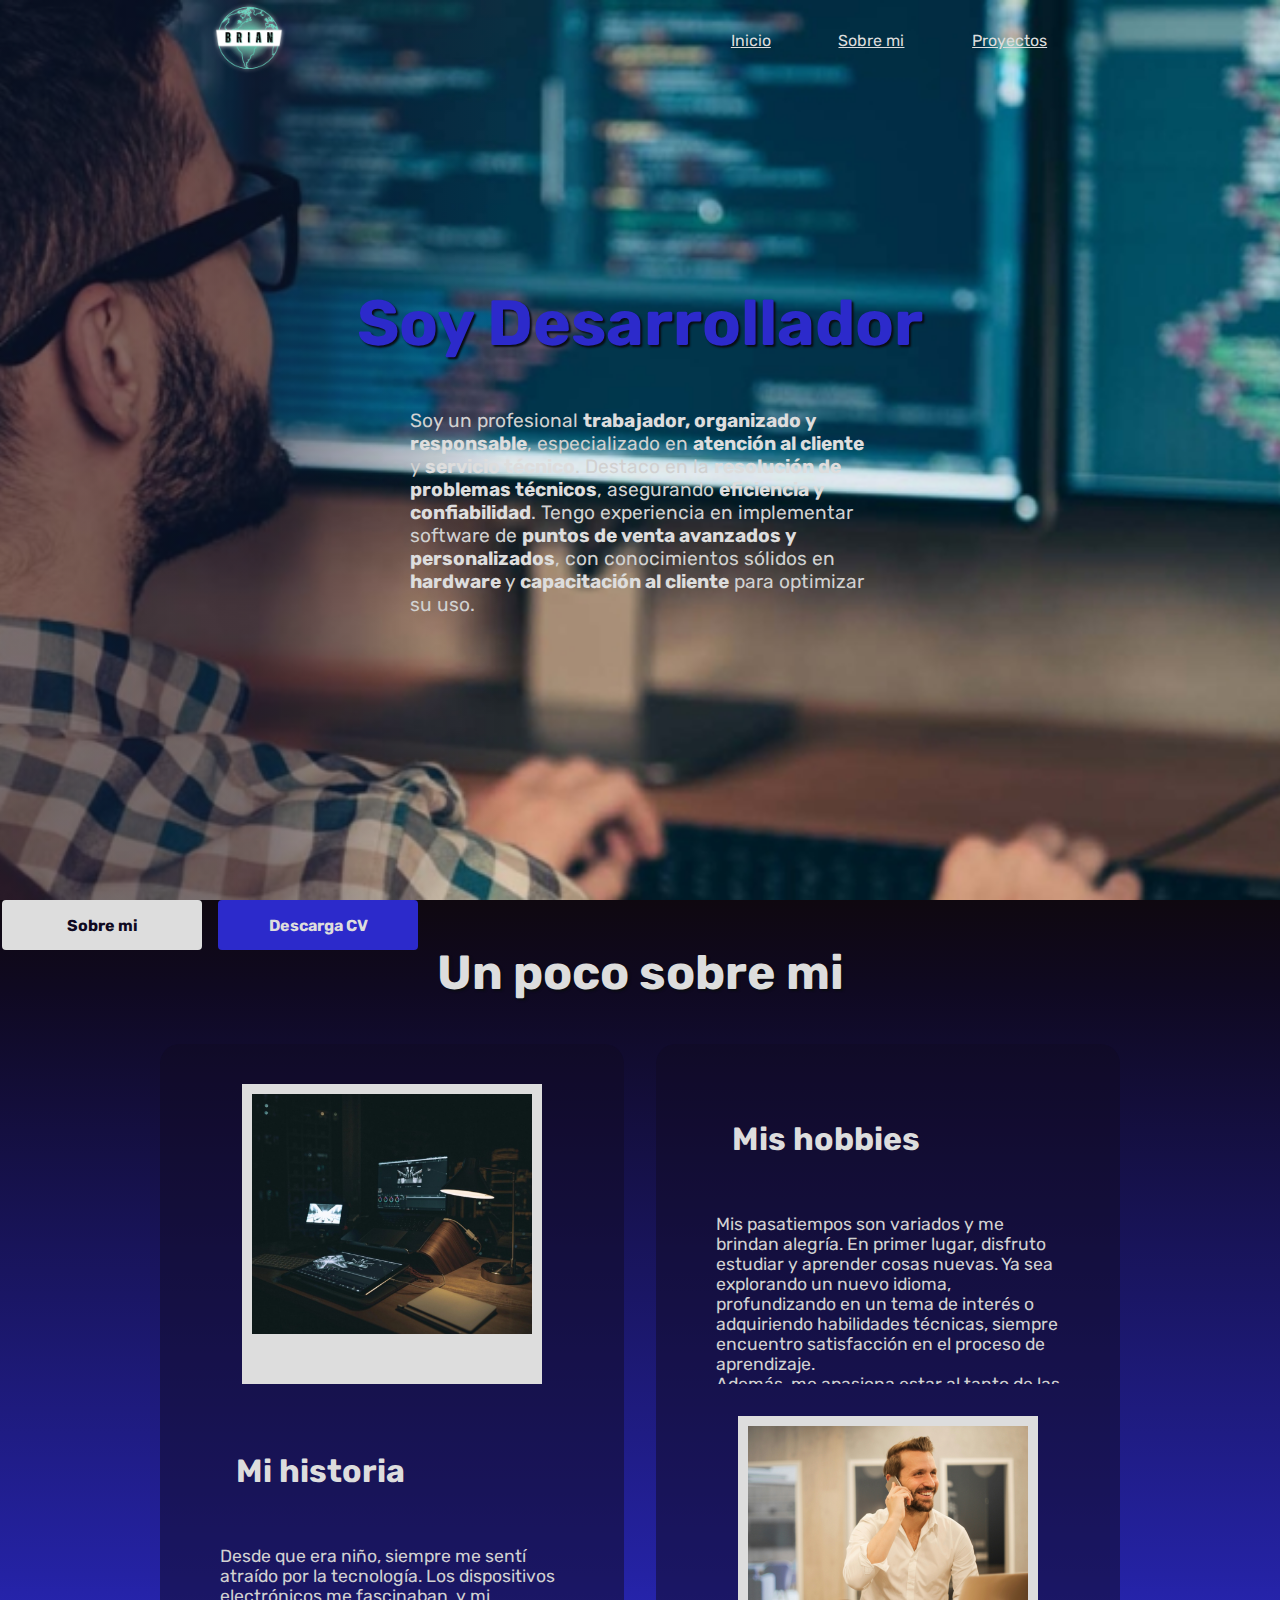
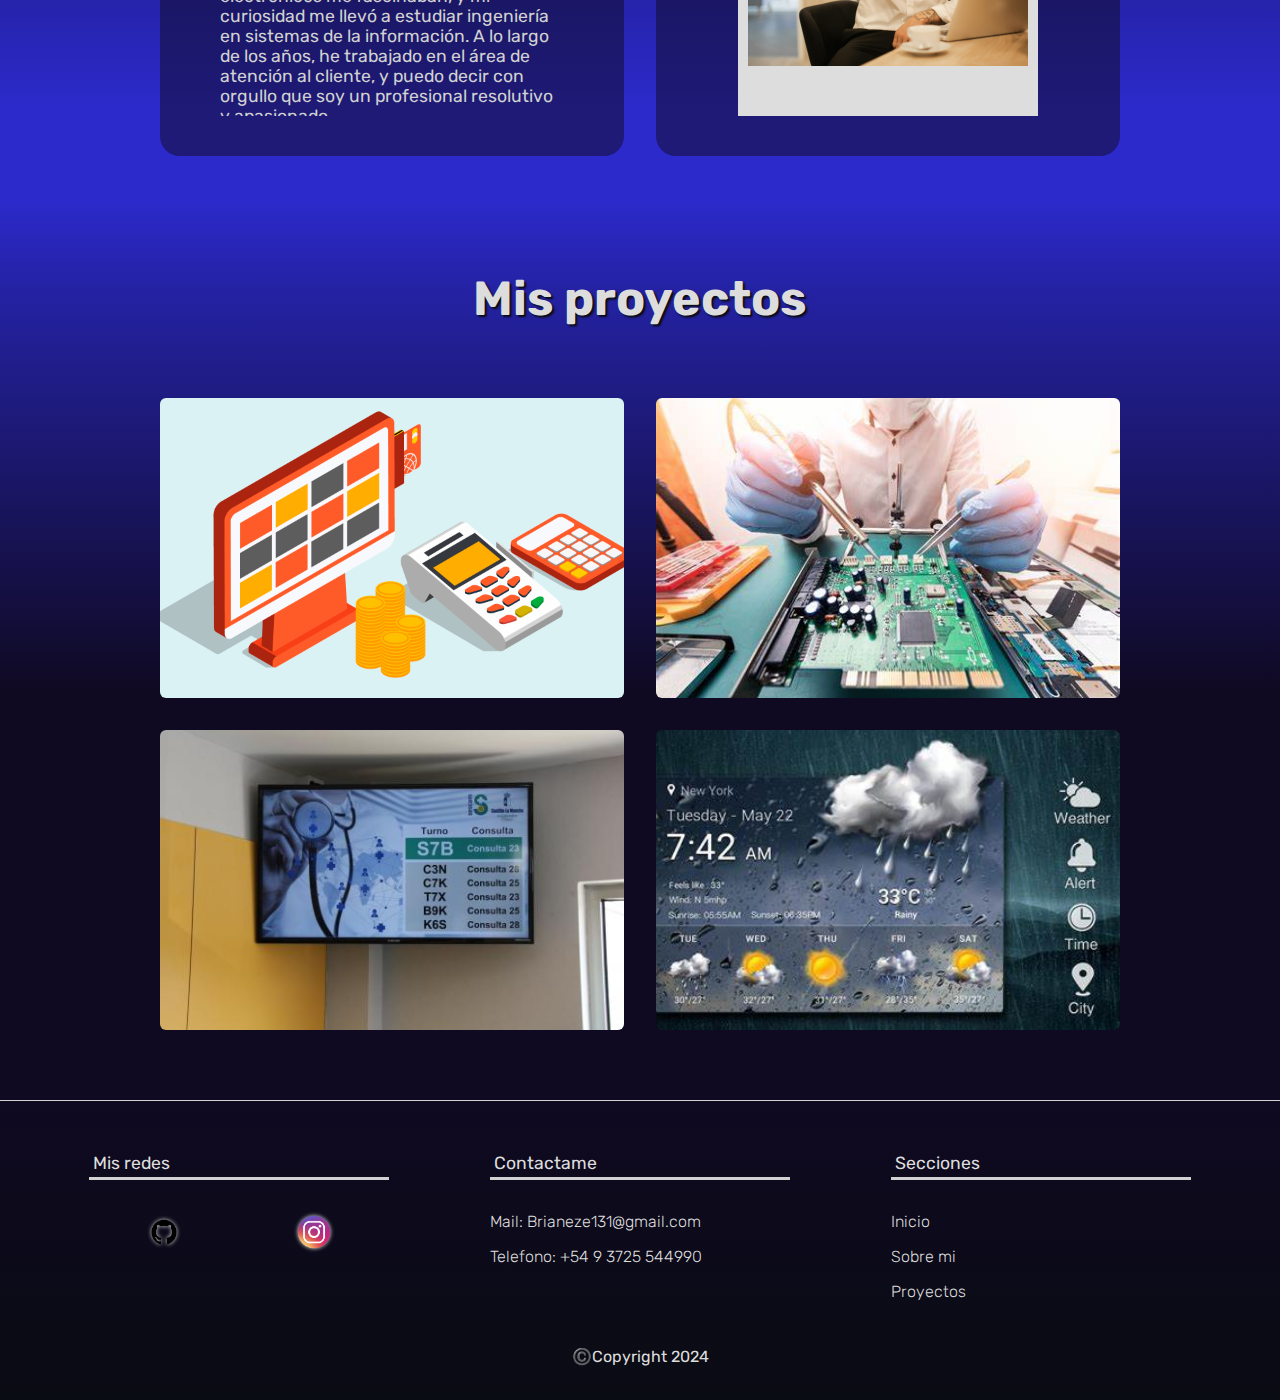
==== index.html @ 4155b289 "commit inicial" ====
<!DOCTYPE html> <!--Etiqueta de inicio usando HTML 5-->

<html lang="es-ar">
<head>
    <meta charset="UTF-8"> <!--Son los caracteres usados-->
    <meta name="viewport" content="width=device-width, initial-scale=1.0"> <!--Asegura la optimización de
     dispositivos móviles y mejora la experiencia del usuario-->
    
    <title>Porfolio</title> <!--Titulo-->

    <link rel="stylesheet" href="style.css"> <!-- Enlace a la hoja de estilo de CSS-->

    <!--Icono que acompaña en la pestaña-->
    <link rel="shorcout icon" href="./assets/favicon.ico">
    
    <!--Preconexión a Google Fonts para mejorar el rendimiento de carga-->
    <link rel="preconnect" href="https://fonts.googleapis.com">
    <link rel="preconnect" href="https://fonts.gstatic.com" crossorigin>
    <link href="https://fonts.googleapis.com/css2?family=Rubik:ital,wght@0,300..900;1,300..900&family=Ubuntu:ital,wght@0,300;0,400;0,500;0,700;1,300;1,400;1,500;1,700&display=swap" rel="stylesheet">
</head>

<body>
  <header class="encabezado"> <!--Encabezado de la pagina-->
    <nav class="navegacion">
      <li class="enlaces__item">
        <a>
          <img
            class="enlaces__icono_grande"
            src="./assets/imagenes/logos/Brian.png"
            alt="logo de instagram"
            title="Brian"
          />
        </a>
      </li>
      <ul class="enlaces"> <!--Lista de enlace de navegación-->

        <li class="enlaces__item">
            <a class="enlaces__enlaces"  href="./presentacion.html">Inicio </a>
        </li>
  
        <li class="enlaces__item">
            <a class="enlaces__enlaces"  href="./index.html">Sobre mi</a>
        </li>
  
        <li class="enlaces__item">
            <a class="enlaces__enlaces"  href="proyectos">Proyectos</a>
        </li>
      </ul>
    </nav>
    
</header>

    <main class="principal"> <!--Contenido principal de la pagina-->

        <!--Selección de presentación-->
        <section class="presentacion" id="presentacion">
            <div class="presentacion__contenedor__info">
                <h1 class="presentacion__titulo">Soy Desarrollador</h1>
                
                <!--Parrafo de presentacion dividido en diferentes partes para mejor visibilidad-->
                <p class="presentacion__parrafo" 
                >
                Soy un profesional <b>trabajador, organizado y responsable</b>, 
                especializado en <b>atención al cliente</b> y <b>servicio técnico</b>. 
                Destaco en la <b>resolución de problemas técnicos</b>, 
                asegurando <B>eficiencia y confiabilidad</B>. Tengo experiencia 
                en implementar software de <b>puntos de venta avanzados y personalizados</b>, 
                con conocimientos sólidos en <b>hardware</b> y <b>capacitación al cliente</b> para optimizar su uso.

                </p>
          </div>

          <div class="presentacion__contenedor_botones">
            <a href="/sobre-mi.html" role="button" class="boton">Sobre mi</a>
            <a href="./assets/docs/cv.pdf" target="_blank" class="boton boton_oscuro" role="button">Descarga CV</a>
          </div>
        </section>



        <!-- explicacion: Ahora agregaremos una seccion donde nos explayaremos 
          sobre nuestra historia personal, para ello escribiremos lo siguiente -->
        <article class="articulo sobre_mi" id="sobre-mi">

          <h2 class="articulo__titulo">Un poco sobre mi</h2>

          <div class="articulo__contenedor_descripciones">

            <section class="seccion_descripcion">
              <div class="seccion_descripcion__porta_retrato">
                <img
                  class="seccion_descripcion__imagen"
                  src="./assets/imagenes/profile/trabajo.jpeg"
                  alt="imagen de escritorio"
                  title="área de trabajo"
                />
              </div>
              <div
                class="seccion_descripcion__info scroll scroll_fino scroll_gris"
                aria-label="descripcion personal"
              >
                <h3 class="seccion_descripcion__titulo" id="mi_historia_titulo">
                  Mi historia
                </h3>
                <!--1-->
                <p
                  class="seccion_descripcion__parrafo"
                  aria-label="Detalles de mi historia"
                  aria-describedby="mi_historia_titulo"
                >
                Desde que era niño, siempre me sentí atraído por la tecnología. Los dispositivos electrónicos me fascinaban, 
                y mi curiosidad me llevó a estudiar ingeniería en sistemas de la información. A lo largo de los años, he trabajado
                 en el área de atención al cliente, y puedo decir con orgullo que soy un profesional resolutivo y apasionado
                </p>
                <!--2-->
                <p
                  class="seccion_descripcion__parrafo"
                  aria-label="Detalles de mi historia"
                  aria-describedby="mi_historia_titulo"
                >
                Mi día a día implica enfrentar desafíos técnicos. Ya sea una computadora lenta, una impresora 
                rebelde o un sistema de punto de venta en problemas, siempre estoy dispuesto a encontrar una solución. 
                Pero no me detengo ahí. Mi objetivo es asegurar la máxima eficiencia y confiabilidad de los equipos que atiendo.
                </p>
                <!--3-->
                <p
                  class="seccion_descripcion__parrafo"
                  aria-label="Detalles de mi historia"
                  aria-describedby="mi_historia_titulo"
                >
                Una de mis especialidades es la implementación de software de puntos de venta. No solo instalo el software, 
                sino que también me aseguro de que se integre perfectamente con el hardware existente. Además, brindo capacitación 
                integral al cliente para que puedan aprovechar al máximo las soluciones proporcionadas.
                </p>
                <!--4-->
                <p
                  class="seccion_descripcion__parrafo"
                  aria-label="Detalles de mi historia"
                  aria-describedby="mi_historia_titulo"
                >
                Recuerdo una vez durante una tormenta eléctrica. El sistema de punto de venta de una tienda se apagó por completo. 
                Los empleados estaban nerviosos, y las ventas se detuvieron. Llegué corriendo bajo la lluvia, con mi caja de herramientas
                y una sonrisa tranquilizadora. Después de horas de trabajo, logré restablecer el sistema y capacitar al personal sobre 
                cómo evitar futuros problemas. La tienda reabrió sus puertas, y los clientes me aplaudieron como un héroe.
                </p>
                <!--5-->
                <p
                class="seccion_descripcion__parrafo"
                aria-label="Detalles de mi historia"
                aria-describedby="mi_historia_titulo"
                >
                A lo largo de mi carrera, he aprendido que la tecnología no es solo sobre máquinas; se trata de las personas 
                detrás de ellas. Cada problema técnico es una oportunidad para hacer una diferencia en la vida de alguien. 
                Y eso es lo que me motiva todos los días.
              </p>
            </div>
            </section>
            <!-- explicacion: seguidamente tendremos una seccion muy similar a la anterior 
              pero cambiaremos el orden de los elementos dejando la imagen al final -->
            <section class="seccion_descripcion">
              <!--Los DIV son contenedores-->
              <div class="seccion_descripcion__info scroll scroll_fino scroll_gris"
                aria-label="descripcion personal"
              >
                <h3 class="seccion_descripcion__titulo" id="mis_hobbies_titulo">
                  Mis hobbies
                </h3>
                <p
                  class="seccion_descripcion__parrafo"
                  aria-label="Detalles de mis hobbies"
                  aria-describedby="mis_hobbies_titulo"
                >
                Mis pasatiempos son variados y me brindan alegría. En primer lugar, 
                disfruto estudiar y aprender cosas nuevas. Ya sea explorando un nuevo 
                idioma, profundizando en un tema de interés o adquiriendo habilidades técnicas, 
                siempre encuentro satisfacción en el proceso de aprendizaje.
                </p>
                <p
                  class="seccion_descripcion__parrafo"
                  aria-label="Detalles de mis hobbies"
                  aria-describedby="mis_hobbies_titulo"
                >
                Además, me apasiona estar al tanto de las últimas tecnologías. 
                Investigar avances en inteligencia artificial, dispositivos móviles, 
                o cualquier innovación tecnológica me resulta fascinante. Observar cómo 
                la sociedad se transforma gracias a estos avances es emocionante.
                </p>
                <p
                  class="seccion_descripcion__parrafo"
                  aria-label="Detalles de mis hobbies"
                  aria-describedby="mis_hobbies_titulo"
                >
                Otro de mis hobbies es salir a caminar. La naturaleza y el aire 
                libre me relajan. Ya sea en un parque cercano o en un sendero en el bosque, 
                disfruto de la tranquilidad y la oportunidad de desconectar del ajetreo diario.
                </p>
              </div>
              <div class="seccion_descripcion__porta_retrato">
                <img
                  class="seccion_descripcion__imagen seccion_descripcion__imagen_variante"
                  src="./assets/imagenes/profile/trabajo3.jpg"
                  alt="foto mientras salgo a caminar"
                  title="paseo"
                />
              </div>
            </section>
          </div>
        </article>

  <!-- explicacion: En la seccion que sigue agregaremos los proyectos en los que trabajaron,
      no se preocupen si todavia no cuentan con ninguno, en el momento que comiencen a construirlos 
      podran ir actualizando la informacion de esta seccion -->
      <article class="articulo proyectos" id="proyectos">
        <h2 class="articulo__titulo">Mis proyectos</h2>
        <div class="contenedor_tarjetas_grid">
          <article
            class="tarjeta"
            aria-label="presentacion de proyecto personal"
          > 
            <img
              class="tarjeta__imagen"
              src="./assets/imagenes/proyectos/punto de venta.png"
              alt="imagen del proyecto"
              title="Punto de venta"
            />
            <div class="tarjeta__contenido">
              <h3 class="tarjeta__titulo" id="titulo_proyecto_1">Punto de venta</h3>
              <span class="tarjeta__divisor"></span>
              <p
                class="tarjeta__parrafo scroll scroll_fino"
                aria-label="descripcion de proyecto personal"
                aria-describedby="titulo_proyecto_1"
              >
                Mi primer proyecto fue el desarrollo de un sistema de punto de venta diseñado 
                para agilizar las transacciones comerciales y mejorar la experiencia de compra 
                tanto para los clientes como para el personal de ventas. Me enfoqué en crear una 
                interfaz intuitiva que permitiera un manejo eficiente del inventario, procesamiento 
                rápido de ventas y generación de reportes detallados para la toma de decisiones. 
                Este proyecto no solo fortaleció mis habilidades técnicas en programación y diseño 
                de bases de datos, sino que también me permitió comprender mejor las necesidades 
                operativas del sector retail.
              </p>
              <a href="#" class="boton boton_oscuro" target="_blank"
                >Ver proyecto</a
              >
            </div>
          </article>
          <!-- explicacion: pueden agregar tantas tarjetas como deseen, para ejemplificar agregaremos seis. 
            Podemos hacerlo simplemente copiando y pegando. Yo en mi caso en algunas tarjetas agregare un pequeño cambio a los botones  -->
          <article
            class="tarjeta"
            aria-label="presentacion de proyecto personal"
          >
            <img
              class="tarjeta__imagen"
              src="./assets/imagenes/proyectos/servicio técnico.jpeg"
              alt="imagen del proyecto"
              title="proyecto 2"
            />
            <div class="tarjeta__contenido">
              <h3 class="tarjeta__titulo" id="titulo_proyecto_2">Servicio técnico</h3>
              <span class="tarjeta__divisor"></span>
              <p
                class="tarjeta__parrafo scroll scroll_fino scroll_gris"
                aria-label="descripcion de proyecto personal"
                aria-describedby="titulo_proyecto_2"
              >
              Mi segundo proyecto consistió en establecer un servicio 
              técnico para computadoras, donde ofrecía soluciones de 
              mantenimiento y reparación de hardware y software. Me dediqué
              a diagnosticar y resolver problemas técnicos, optimizar el 
              rendimiento de los sistemas y asegurar la seguridad de los datos 
              de los usuarios. Este proyecto me permitió desarrollar excelentes
              habilidades de resolución de problemas y atención al cliente, así 
              como una profunda comprensión de la gestión y operación de un negocio de servicios técnicos.
              </p>
              <a href="#" class="boton" target="_blank">Ver proyecto</a>
            </div>
          </article>
          <article
            class="tarjeta"
            aria-label="presentacion de proyecto personal"
          >
            <img
              class="tarjeta__imagen"
              src="./assets/imagenes/proyectos/sistema de turnos.jpg"
              alt="imagen del proyecto"
              title="proyecto 3"
            />
            <div class="tarjeta__contenido">
              <h3 class="tarjeta__titulo" id="titulo_proyecto_3">Sistema de turnos de Hospital</h3>
              <span class="tarjeta__divisor"></span>
              <p
                class="tarjeta__parrafo scroll scroll_fino"
                aria-label="descripcion de proyecto personal"
                aria-describedby="titulo_proyecto_3"
              >
              En mi tercer proyecto, tomé la iniciativa de desarrollar 
              un sistema de gestión de turnos para un hospital, con el 
              objetivo de mejorar la eficiencia en la programación de citas
              y reducir los tiempos de espera para los pacientes. Implementé 
              funcionalidades como la reserva en línea, recordatorios automáticos 
              y una interfaz accesible tanto para el personal médico como para los 
              pacientes. Este sistema no solo optimizó los procesos administrativos 
              del hospital, sino que también contribuyó a una mejor experiencia 
              del paciente y una gestión más efectiva del tiempo del personal.
              </p>
              <a href="#" class="boton boton_oscuro" target="_blank"
                >Ver proyecto</a
              >
            </div>
          </article>
          <article
            class="tarjeta"
            aria-label="presentacion de proyecto personal"
          >
            <img
              class="tarjeta__imagen"
              src="./assets/imagenes/proyectos/aplicacion del clima.jpeg"
              alt="imagen del proyecto"
              title="proyecto 4"
            />
            <div class="tarjeta__contenido">
              <h3 class="tarjeta__titulo" id="titulo_proyecto_4">Aplicación del Clima</h3>
              <span class="tarjeta__divisor"></span>
              <p
                class="tarjeta__parrafo scroll scroll_fino scroll_gris"
                aria-label="descripcion de proyecto personal"
                aria-describedby="titulo_proyecto_4"
              >
              Mi cuarto proyecto fue el desarrollo de una aplicación del clima, 
              diseñada para proporcionar pronósticos precisos y actualizaciones 
              en tiempo real sobre las condiciones meteorológicas. Me concentré 
              en integrar diversas fuentes de datos meteorológicos y en implementar 
              algoritmos avanzados para asegurar la precisión de la información. 
              La aplicación también incluía características personalizables, como 
              alertas de clima severo y seguimiento de patrones climáticos locales. 
              Este proyecto mejoró mis habilidades en el manejo de APIs y en el 
              procesamiento de datos en gran escala.
              </p>
              <a href="#" class="boton" target="_blank">Ver proyecto</a>
            </div>
          </article>
        </div>
      </article>
      <!-- repaso del articulo proyectos -->
    </main>
    <!-- repaso de todo lo incluido en la etiqueta main -->

    <!-- Por ultimo deben agregar la etiqueta footer. 
      En esta aparecera nuestra informacion de contacto y 
      también inluiremos enlaces de navegacion y derechos. -->
    <footer class="pie_de_pagina" role="contentinfo">

      <!-- explicacion: la primer columna sera para nuestras redes,
        cabe aclarar que la estructura sera similar en todos los casos y solo habrá pequeños cambios -->
      <div class="pie_de_pagina__columna">
        <h4 class="pie_de_pagina__titulo_columna">Mis redes</h4>
        <ul class="enlaces enlaces_redes">
          <li class="enlaces__item">
            <a
              class="enlaces__enlace enlaces__enlace_footer"
              href="https://github.com/bios666"
              target="_blank"
              ><img
                class="enlaces__icono"
                src="./assets/imagenes/logos/github-logo.png"
                alt="logo de github"
                title="github"
            /></a>
          </li>
          <li class="enlaces__item">
            <a
              class="enlaces__enlace enlaces__enlace_footer"
              href="https://www.instagram.com/briian_9b/"
              target="_blank"
            >
              <img
                class="enlaces__icono"
                src="./assets/imagenes/logos/ig-logo.png"
                alt="logo de instagram"
                title="instagram"
              />
            </a>
          </li>
        </ul>
      </div>
      <!-- explicacion: la segunda columna sera para nuestros medios de contacto  -->
      <div class="pie_de_pagina__columna">
        <h4 class="pie_de_pagina__titulo_columna">Contactame</h4>
        <ul class="enlaces enlaces_vertical">
          <li class="enlaces__item">
            <a
              class="enlaces__enlace enlaces__enlace_footer"
              href="brianeze131@gmail.com"
              target="_blank"
              >Mail: Brianeze131@gmail.com</a
            >
          </li>
          <li class="enlaces__item">
            <a 
            class="enlaces__enlace enlaces__enlace_footer"
            href=""
            target="_blank"
            >Telefono: +54 9 3725 544990</a>
          </li>
        </ul>
      </div>
      <!-- explicacion: la ultima columna sera para los enlaces de navegacion -->
      <div class="pie_de_pagina__columna" role="navigation">
        <h4 class="pie_de_pagina__titulo_columna">Secciones</h4>
        <ul class="enlaces enlaces_vertical">
          <li class="enlaces__item">
            <a
              class="enlaces__enlace enlaces__enlace_footer"
              href="#presentacion"
              >Inicio</a
            >
          </li>
          <li class="enlaces__item">
            <a class="enlaces__enlace enlaces__enlace_footer" href="#sobre-mi"
              >Sobre mi</a
            >
          </li>
          <li class="enlaces__item">
            <a class="enlaces__enlace enlaces__enlace_footer" href="#proyectos"
              >Proyectos</a
            >
          </li>
        </ul>
      </div>
      <!-- por ultimo los derechos de la pagina -->
      <div class="pie_de_pagina__copyright">
        <p>©️Copyright 2024</p>
      </div>
    </footer>
    <!-- repaso de los elementos en el footer -->
  </body>
</html>
---- style.css ----
:root {
  /* colors */
  --texto-primario: #dddddd;
  --texto-secundario: #d1d1d1;
  --fondo-primario: #0f0921;
  --fondo-primario-transparente: rgba(15, 9, 33, 0.5); /* Usar rgba para transparencia */
  --fondo-secundario: #0a0c13;
  --color-primario: #2c2acb;
  --color-primario-apagado: #2422a3;
  --color-secundario: #9b70f9;
  --color-terciario: #6f6f6f;

  /* sizes */
  --presentacion-titulo-tamanio: 4rem;
  --presentacion-titulo-tamanio-grande: 3.4rem;
  --presentacion-descripcion-tamanio: 1.2rem;
  --titulo-tamanio: 3rem;
  --sub-titulo-tamanio: 2rem;
  --texto-tamanio: 1.1rem;
  --enlaces-tamanio: 1.2rem;
  --texto-peso-grueso: 700;
  --texto-peso-regular: 400;
  --texto-peso-fino: 300;
}

* {
  box-sizing: border-box;
  padding: 0;
  margin: 0;
  color: var(--texto-primario);
  scroll-behavior: smooth;
  font-family: "Rubik", sans-serif;
  font-optical-sizing: auto; 
  font-style: normal;
}

html {
  background-color: var(--fondo-primario);
}

body {
  min-height: 100%;
  position: relative;
}

/* encabezado */
.encabezado {
  position: absolute;
  width: 100%;
  left: 0;
  top: 0;
}

.navegacion {
  height: 80px;
  display: flex;
  justify-content: space-around;
  align-items: center;
  background-color: transparent;
}

.navegacion__enlace {
  text-decoration: none;
}

.navegacion__titulo {
  font-size: var(--titulo-tamanio);
  text-shadow: 2px 2px 2px var(--fondo-secundario);
}

/* principal */
.principal {
  background-color: var(--fondo-primario);
}

/* presentacion */
.presentacion {
  width: 100%;
  height: 100vh;
  background-image: url("./assets/imagenes/fondo/programador.jpg");
  background-size: cover;
  background-position: center;
}

.presentacion__contenedor__info {
  overflow-y: auto;
  width: 100%;
  height: 100%;
  padding: 10%;
  display: flex;
  flex-direction: column; 
  justify-content: center;
  align-items: center;
  gap: 3rem;
  background: linear-gradient(
      90deg,
      var(--fondo-primario-transparente) 20%,
      transparent 40%
  );
}

.presentacion__contenedor_botones {
  width: 420px;
  display: flex;
  justify-content: center;
  gap: 1rem;
}

.presentacion__titulo {
  font-size: var(--presentacion-titulo-tamanio);
  color: var(--color-primario);
  text-shadow: 2px 2px 2px var(--fondo-secundario);
  animation: cambiar-color 8s linear infinite alternate
}

.presentacion__parrafo {
  max-width: 460px;
  font-size: var(--presentacion-descripcion-tamanio);
  color: var(--texto-secundario);
  overflow-wrap: break-word; /* Usar en lugar de text-wrap */
}

/* articulo */
.articulo {
  width: 100%;
  height: 100vh;
  padding: 2rem 10rem;
  display: flex;
  flex-direction: column;
  justify-content: space-evenly;
  align-items: center;
  gap: 1rem;
}

.sobre_mi {
  background: linear-gradient(
      180deg,
      rgb(15, 8, 16) 0%,
      var(--fondo-primario) 10%,
      var(--color-primario-apagado) 75%,
      var(--color-primario) 90%
  );
}

.proyectos {
  background: linear-gradient(
      180deg,
      var(--color-primario) 0%,
      var(--color-primario-apagado) 10%,
      var(--fondo-primario) 55%
  );
}

.articulo__titulo {
  font-size: var(--titulo-tamanio);
  text-align: center;
  margin-bottom: 1rem;
  text-shadow: 2px 2px 2px var(--fondo-secundario);
}

.articulo__contenedor_descripciones {
  display: flex;
  justify-content: center;
  gap: 2rem;
}

/* seccion descripcion */
.seccion_descripcion {
  position: relative;
  display: flex;
  flex-direction: column;
  justify-content: center;
  align-items: center;
  gap: 2rem;
  padding: 40px;
  background-color: var(--fondo-primario-transparente);
  border-radius: 20px;
}

.seccion_descripcion__porta_retrato {
  height: 300px;
  width: 300px;
  padding: 10px;
  background-color: transparent; 
  cursor: pointer;
}

.seccion_descripcion__imagen {
  width: 300px;
  height: 300px;
  padding: 10px;
  padding-bottom: 50px;
  background-color: var(--texto-primario);
  position: absolute;
  top: 40px;
  left: 50%;
  transform: translateX(-50%); 
  object-fit: cover;
  transition: left 0.3s ease, right 0.3s ease, top 0.3s ease, bottom 0.3s ease,
              width 0.3s ease, height 0.3s ease, padding 0.3s ease,
              background-color 0.3s ease, transform 0.3s ease,
              border-radius 0.1s 0.2s ease; 
}

.seccion_descripcion__imagen_variante {
  top: auto;
  bottom: 40px;
}

.seccion_descripcion__imagen:hover,
.seccion_descripcion__imagen:focus {
  width: 100%;
  height: 100%;
  padding: 10px;
  background-color: var(--texto-primario);
  left: 0;
  top: 0;
  border-radius: 20px;
  transform: translateX(0);
}

.seccion_descripcion__imagen_variante:hover,
.seccion_descripcion__imagen_variante:focus {
  top: auto;
  bottom: 0;
}

.seccion_descripcion__info {
  display: flex;
  flex-direction: column;
  max-width: 800px;
  max-height: 300px;
  align-items: flex-start;
  overflow-y: auto;
  overflow-x: hidden;
  padding: 20px;
}

.seccion_descripcion__titulo {
  font-size: var(--sub-titulo-tamanio);
  padding: 1rem;
  margin-bottom: 40px;
}

.seccion_descripcion__parrafo {
  font-size: var(--texto-tamanio);
  color: var(--texto-secundario);
  overflow-wrap: break-word; /* Usar en lugar de text-wrap */
}

/* pie de pagina */
.pie_de_pagina {
  width: 100%;
  height: 300px;
  display: flex;
  padding: 20px;
  padding-top: 3rem;
  justify-content: space-evenly;
  align-items: flex-start;
  flex-wrap: wrap;
  gap: 2rem;
  background-color: var(--fondo-primario);
  background: linear-gradient(
      180deg,
      var(--fondo-primario) 0%,
      var(--fondo-secundario) 100%
  );
  border-top: 1px solid var(--texto-secundario);
}

.pie_de_pagina__columna {
  flex-basis: 300px;
  min-height: 100px;
  display: flex;
  flex-direction: column;
  justify-content: flex-start;
  align-items: flex-start;
  gap: 2rem;
}

.pie_de_pagina__copyright {
  flex-basis: 100%;
  display: flex;
  justify-content: center;
  align-items: center;
}

.pie_de_pagina__titulo_columna {
  width: 100%;
  font-size: var(--texto-tamanio);
  font-weight: var(--texto-peso-regular);
  padding: 4px;
  border-bottom: 3px solid var(--texto-secundario);
}

/* enlaces */
.enlaces {
  width: 30%;
  display: flex;
  justify-content: space-around;
  align-items: center;
}

.enlaces_redes {
  width: 100%;
}

.enlaces_vertical {
  width: 100%;
  flex-direction: column;
  gap: 1rem;
  align-items: flex-start;
}

.enlaces__item {
  list-style: none;
}

.enlaces__enlace {
  font-size: var(--enlaces-tamanio);
  font-weight: var(--texto-peso-grueso);
  color: var(--texto-primario);
  text-decoration: none;
  transition: color 0.3s ease; 
}

.enlaces__enlace_footer {
  font-size: var(--enlaces-tamanio-pequenio);
  font-weight: var(--texto-peso-fino);
}

.enlaces__icono {
  width: 40px;
  aspect-ratio: 1;
  filter: drop-shadow(0px 0px 2px var(--texto-primario));
}

.enlaces__icono_grande {
  width: 100px;
  aspect-ratio: 1;
  filter: drop-shadow(0px 0px 2px var(--texto-primario));
}

.enlaces__icono:hover,
.enlaces__icono:focus {
  filter: drop-shadow(0px 0px 4px var(--texto-primario));
}

.enlaces__enlace:hover,
.enlaces__enlace:focus {
  color: var(--color-primario);
}

/* botones */
.boton {
  display: flex;
  justify-content: center;
  align-items: center;
  width: 200px;
  height: 50px;
  font-weight: var(--texto-peso-grueso);
  text-decoration: none;
  background-color: var(--texto-primario);
  color: var(--fondo-primario);
  border-radius: 4px;
  transition: background-color 0.3s ease, color 0.3s ease; 
}

.boton:hover,
.boton:focus {
  color: var(--texto-primario);
  background-color: var(--color-primario-apagado);
}

.boton_oscuro {
  color: var(--texto-primario);
  background-color: var(--color-primario);
}

.boton_oscuro:hover,
.boton_oscuro:focus {
  color: var(--texto-primario);
  background-color: var(--color-primario-apagado);
}

/* tarjetas */
.contenedor_tarjetas_grid {
  display: grid;
  grid-template-columns: 1fr 1fr;
  grid-template-rows: 1fr 1fr;
  gap: 2rem;
}

.tarjeta {
  max-width: 600px;
  height: 300px;
  background-color: var(--fondo-primario-transparente);
  border-radius: 0.375rem;
  box-shadow: 0 0 8px var(--color-primario-transparente);
  position: relative;
  overflow: hidden;
  transition: box-shadow 0.3s ease; 
}

.tarjeta__contenido {
  position: absolute;
  left: 0;
  top: 0;
  height: 100%;
  width: 100%;
  padding: 0 2rem;
  display: flex;
  flex-direction: column;
  justify-content: center;
  align-items: flex-start;
  gap: 10px;
  background-color: var(--fondo-primario-transparente); 
  backdrop-filter: blur(4px); 
  opacity: 0; 
  transition: opacity 0.3s ease; 
}

.tarjeta__contenido .boton {
  align-self: flex-end;
}

.tarjeta__titulo {
  font-size: var(--sub-titulo-tamanio);
}

.tarjeta__divisor {
  width: 100%;
  height: 2px;
  background-color: var(--color-primario);
}

.tarjeta__parrafo {
  font-size: var(--texto-tamanio);
  color: var(--texto-secundario);
  overflow: auto;
  flex-basis: 150px;
  overflow-wrap: break-word; /* Usar en lugar de text-wrap */
}

.tarjeta__imagen {
  height: 100%;
  width: 100%;
  object-fit: cover;
  transition: transform 0.3s ease-in; 
}

.tarjeta:hover,
.tarjeta:focus {
  box-shadow: 0px 0px 12px var(--fondo-secundario);
}

.tarjeta:hover > .tarjeta__imagen,
.tarjeta:focus > .tarjeta__imagen {
  transform: scale(1.2);
}

.tarjeta:hover > .tarjeta__contenido,
.tarjeta:focus > .tarjeta__contenido {
  opacity: 1;
}

/* scroll */
.scroll {
  scrollbar-width: auto;
  scrollbar-color: var(--color-primario) transparent;
}

.scroll.fino {
  scrollbar-width: thin;
}

.scroll_gris {
  scrollbar-color: var(--color-terciario) transparent;
}

/* Estilos adicionales para scrollbar en navegadores basados en WebKit */
.scroll::-webkit-scrollbar {
  width: 12px;
}

.scroll::-webkit-scrollbar-track {
  background: transparent;
}

.scroll::-webkit-scrollbar-thumb {
  background-color: var(--color-primario);
  border-radius: 10px;
  border: 3px solid transparent;
  background-clip: content-box;
}

.scroll_gris::-webkit-scrollbar-thumb {
  background-color: var(--color-terciario);
}

@media (max-width: 170px) {
  .presentacion__contenedor__info{
    justify-content: flex-end;
    background: linear-gradient(
      90deg,
      var(--fondo-primario-transparente) 40%,
      transparent 60%
    );
  }

  .contenedor_tarjetas_grid {
    grid-template-columns: 1fr 1fr;
    grid-template-rows: 1fr 1fr auto;
  }

  .articulo__contenedor_descripciones {
    display: flex;
    flex-direction: column;
    justify-content: center;
  }

  .seccion_descripcion {
    height: max-content;
    gap: 1rem;
  }

  .seccion_descripcion__info {
    height: 300px;
  }

  .pie_de_pagina {
    height: max-content;
    justify-content: flex-start;
  }
}

@media (max-width: 992px) {
  .presentacion__contenedor__info {
    background: linear-gradient(
      90deg,
      var(--fondo-primario-transparente) 40%,
      transparent 80%
    );
  }

  .boton {
    width: 140px;
  }

  .articulo {
    padding: 2rem 6rem;
  }
}

@media (max-width: 768px) {
  .navegacion {
    height: 120px;
    display: flex;
    flex-direction: column;
    background-color: var(--fondo-primario-transparente);
  }

  .enlaces {
    width: 80%;
  }

  .enlaces_redes {
    width: 100%;
  }

  .enlaces_vertical {
    width: 100%;
  }

  .articulo {
    padding: 2rem;
    overflow-x: auto;
  }

  .tarjeta__contenido .boton{
    align-self: center;
  }

  .pie_de_pagina {
    flex-direction: column;
    justify-content: flex-start;
    align-items: center;
  }

  .pie_de_pagina__columna{
    flex-basis: 150px;
    width: 100%;
  }
}

@media (max-width: 576px){
  .presentacion__titulo{
    font-size: var(--titulo-tamanio);
  }

  .presentacion__contenedor_botones{
    justify-content: flex-start;
    width: 100%;
  }

  .seccion_descripcion{
    padding: 20px;
  }

  .seccion_descripcion__info{
    padding: 10px;
  }

  .seccion_descripcion__imagen{
    top: 20px;
  }

  .seccion_descripcion__imagen:hover,
  .seccion_descripcion__imagen:focus{
    object-fit: contain;
  }

  .seccion_descripcion__imagen_variante{
    top: auto;
    bottom: 20px;
  }

  .contenedor_tarjetas_grid{
    grid-template-columns: 1fr;
    grid-template-rows: 1fr auto;
  }

  .boton{
    width: 120px;
  }
}

@keyframes cambiar-color {
  0% {
    color: var(--texto-primario);
    filter: drop-shadow(0 0 6px var(--fondo-primario));
  }
  50% {
    color: var(--texto-primario);
    filter: none;
  }
  100% {
    filter: drop-shadow(0 0 6px var(--color-primario));
    color: var(--color-secundario);
  }
}
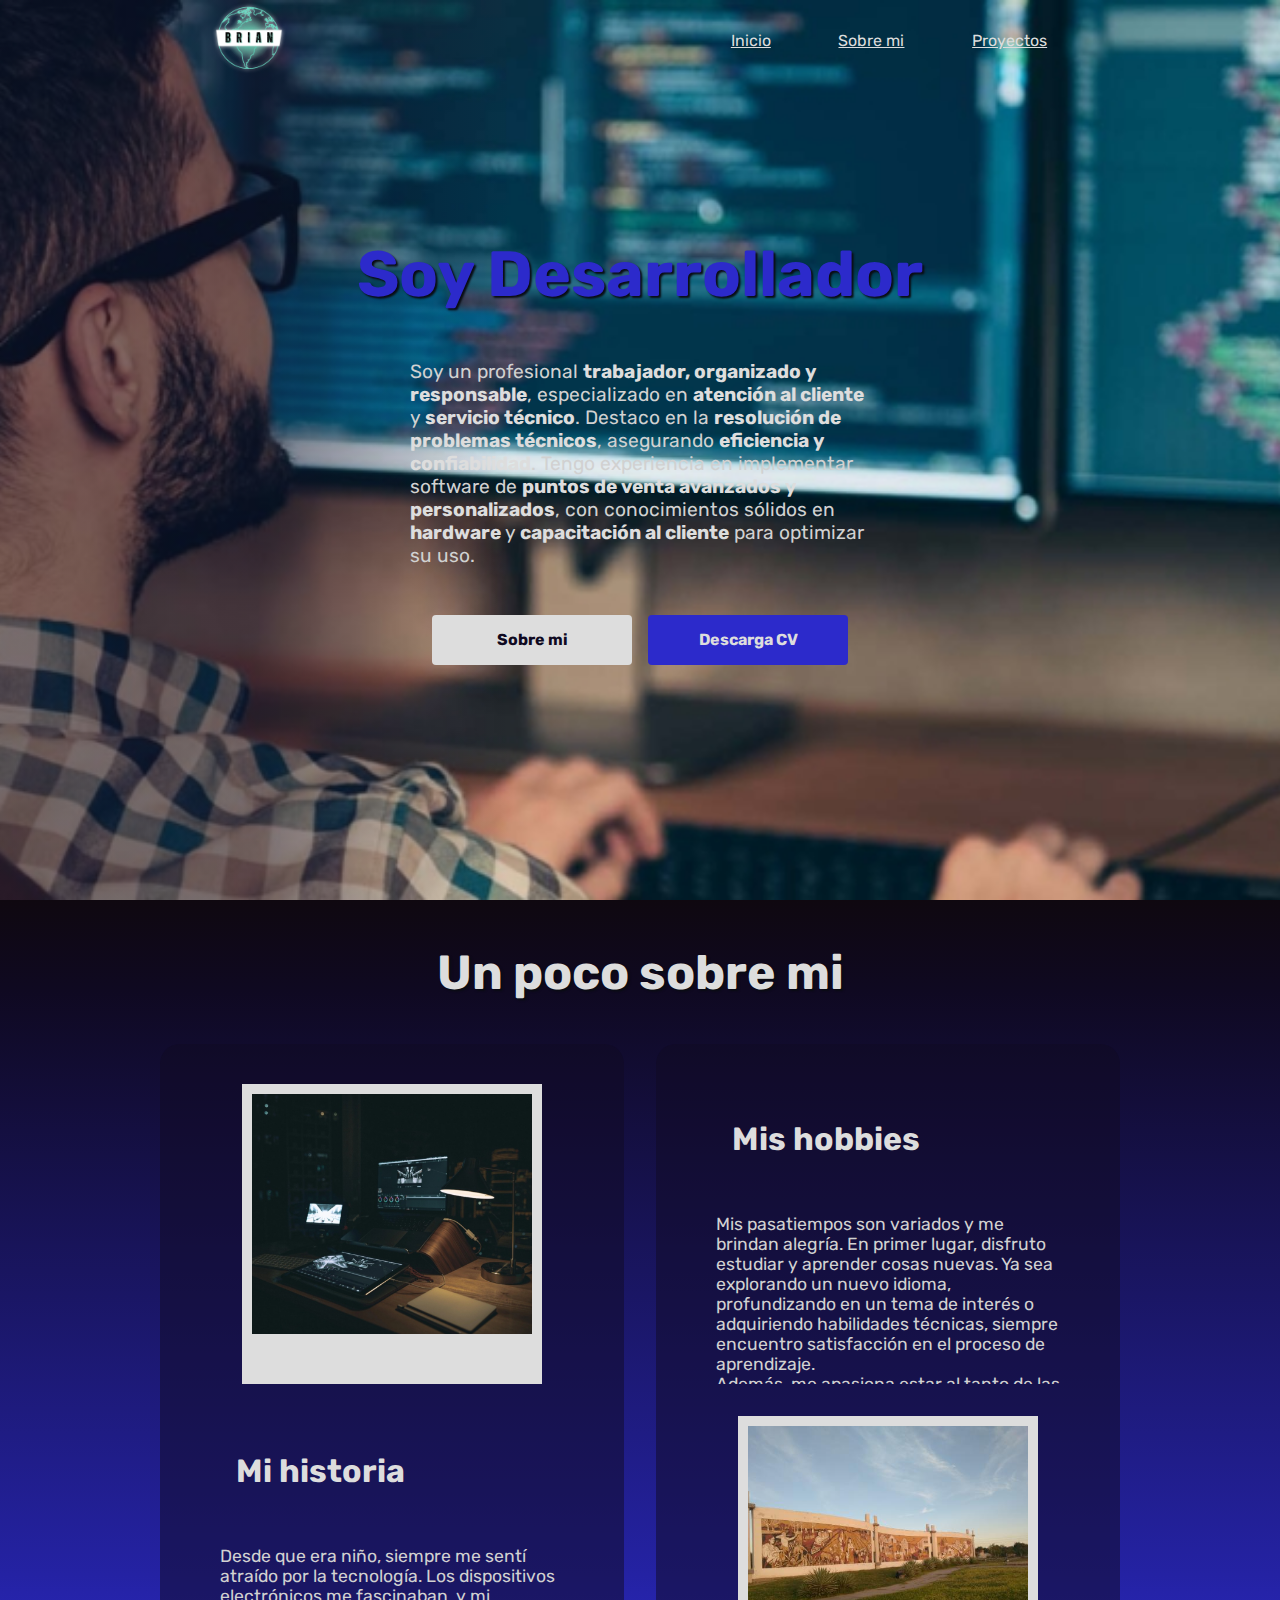
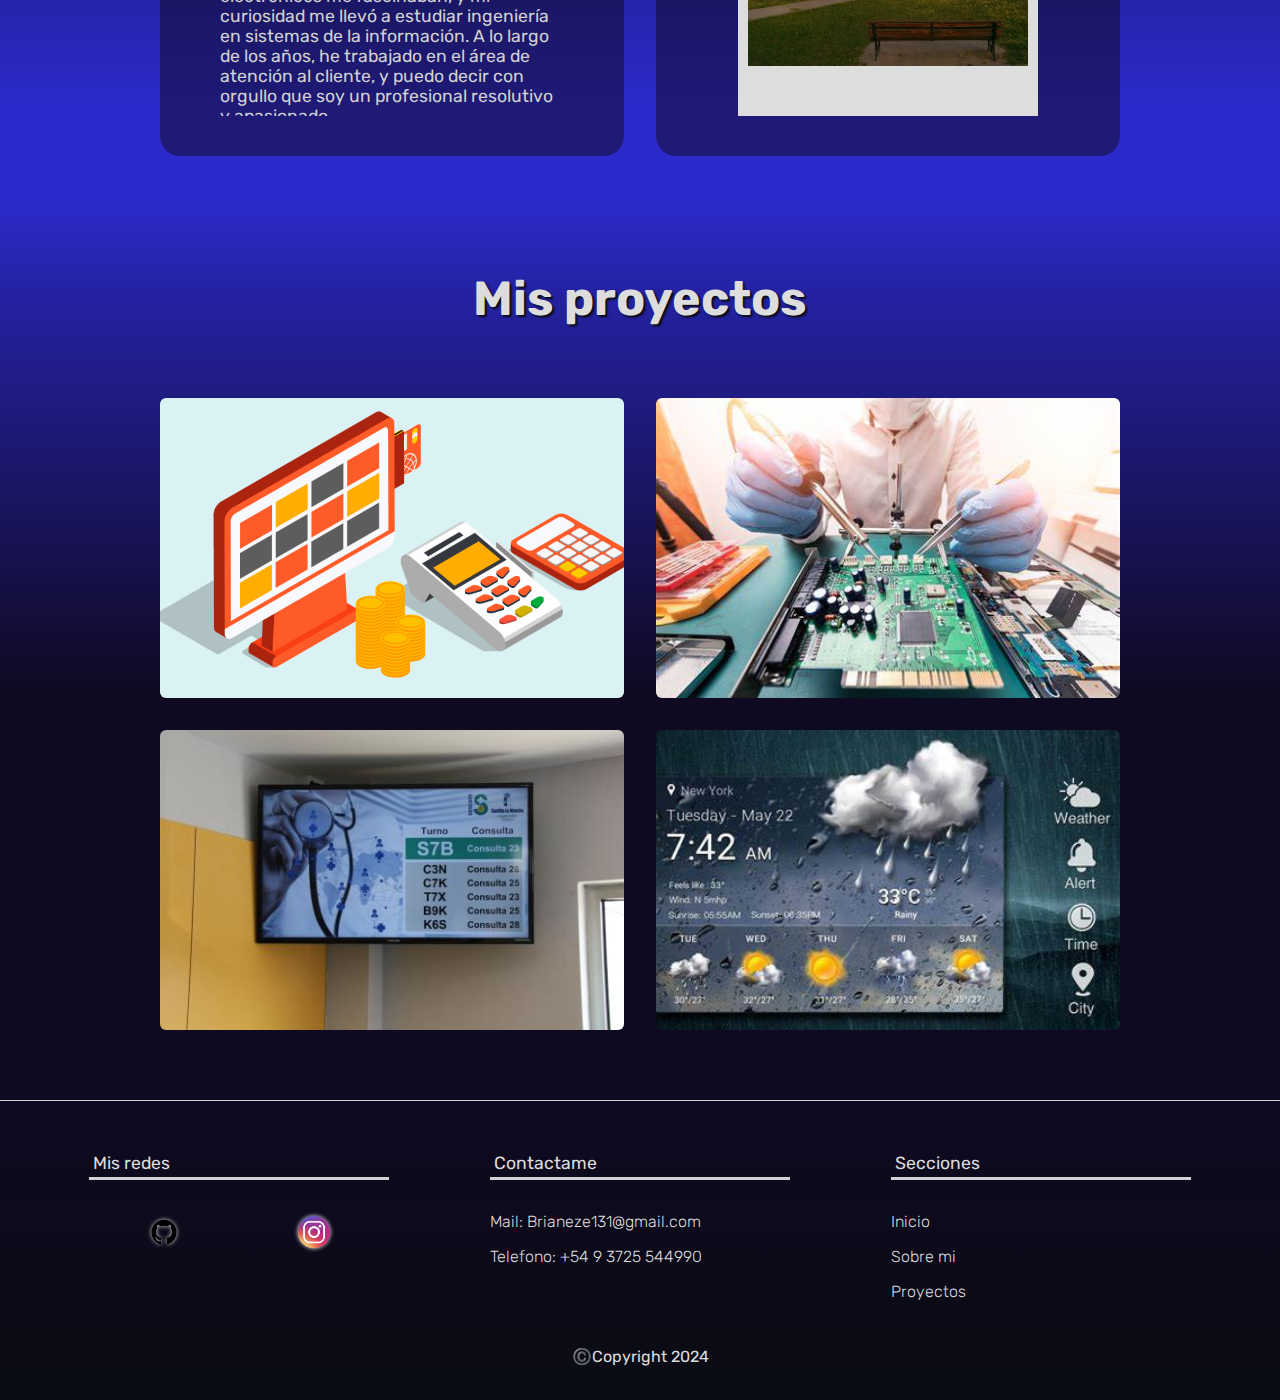
==== commit 8fe84768: "commit inicial" ====
--- a/index.html
+++ b/index.html
@@ -68,12 +68,14 @@
                 con conocimientos sólidos en <b>hardware</b> y <b>capacitación al cliente</b> para optimizar su uso.
 
                 </p>
+
+                <div class="presentacion__contenedor_botones">
+                  <a href="/sobre-mi.html" role="button" class="boton">Sobre mi</a>
+                  <a href="./assets/docs/cv.pdf" target="_blank" class="boton boton_oscuro" role="button">Descarga CV</a>
+                </div>
           </div>
 
-          <div class="presentacion__contenedor_botones">
-            <a href="/sobre-mi.html" role="button" class="boton">Sobre mi</a>
-            <a href="./assets/docs/cv.pdf" target="_blank" class="boton boton_oscuro" role="button">Descarga CV</a>
-          </div>
+         
         </section>
 
 
@@ -198,7 +200,7 @@
               <div class="seccion_descripcion__porta_retrato">
                 <img
                   class="seccion_descripcion__imagen seccion_descripcion__imagen_variante"
-                  src="./assets/imagenes/profile/trabajo3.jpg"
+                  src="./assets/imagenes/profile/paseo.jpeg"
                   alt="foto mientras salgo a caminar"
                   title="paseo"
                 />
@@ -212,6 +214,7 @@
       podran ir actualizando la informacion de esta seccion -->
       <article class="articulo proyectos" id="proyectos">
         <h2 class="articulo__titulo">Mis proyectos</h2>
+        
         <div class="contenedor_tarjetas_grid">
           <article
             class="tarjeta"
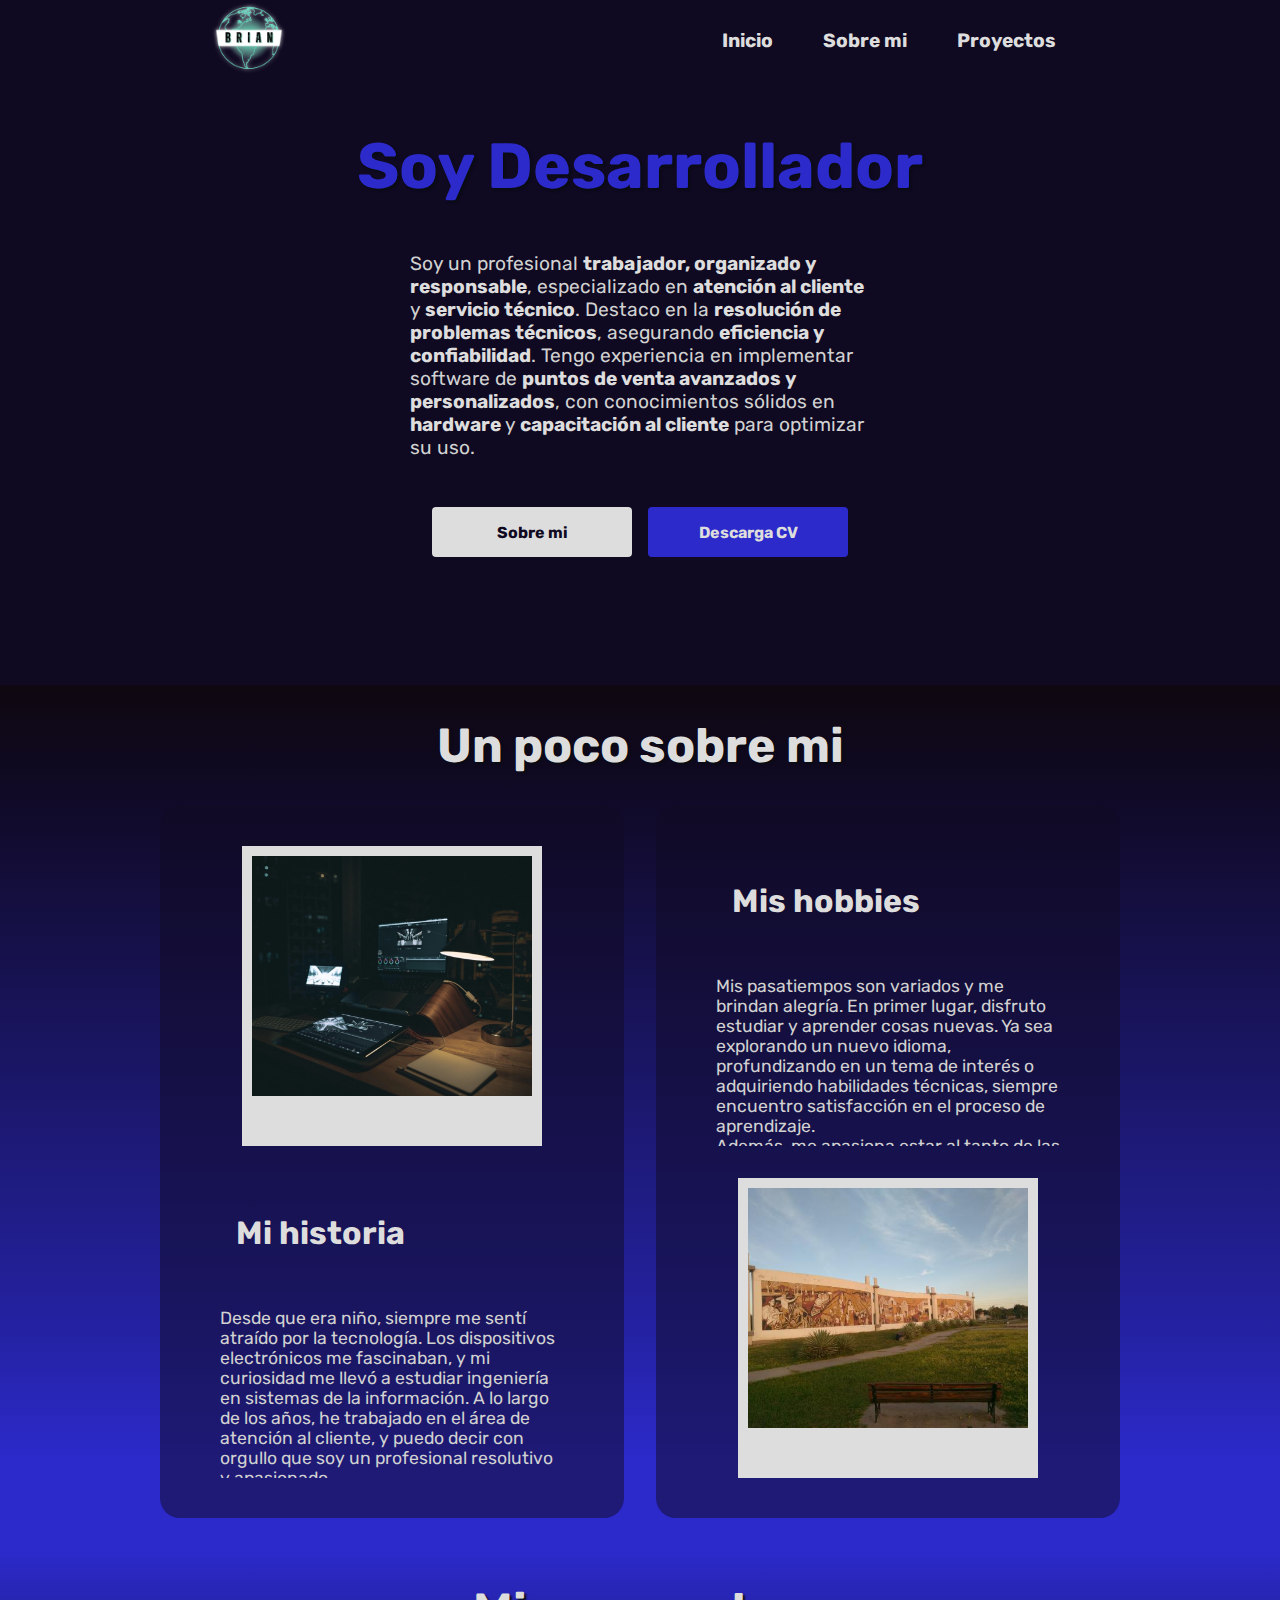
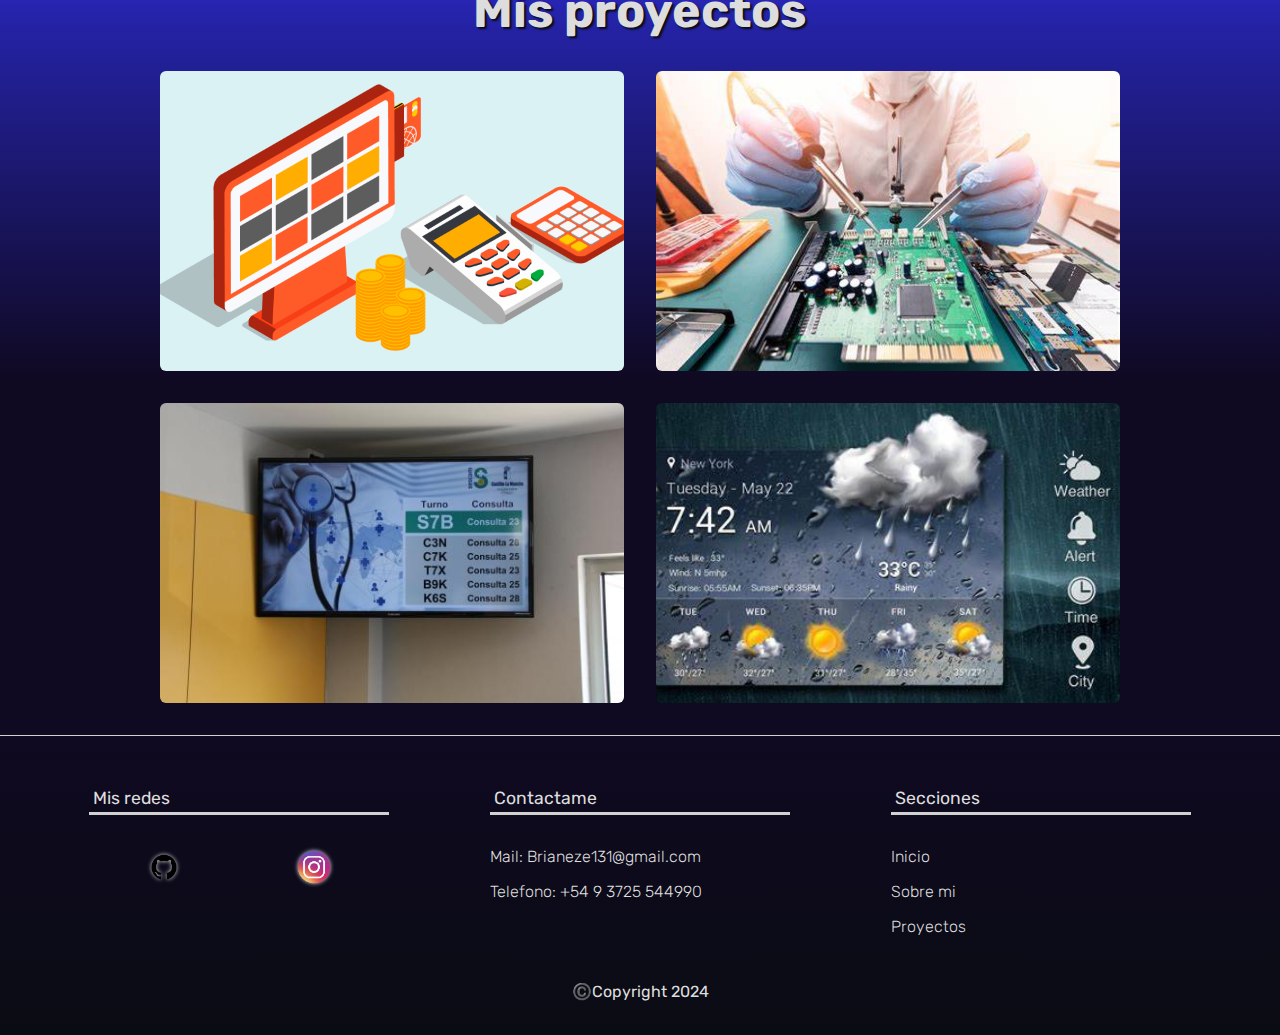
==== commit 3acbf7d0: "segundo commit" ====
--- a/index.html
+++ b/index.html
@@ -3,15 +3,14 @@
 <html lang="es-ar">
 <head>
     <meta charset="UTF-8"> <!--Son los caracteres usados-->
-    <meta name="viewport" content="width=device-width, initial-scale=1.0"> <!--Asegura la optimización de
-     dispositivos móviles y mejora la experiencia del usuario-->
+    <meta name="viewport" content="width=device-width, initial-scale=1.0"> <!--Asegura la optimización de dispositivos móviles y mejora la experiencia del usuario-->
     
     <title>Porfolio</title> <!--Titulo-->
 
     <link rel="stylesheet" href="style.css"> <!-- Enlace a la hoja de estilo de CSS-->
 
     <!--Icono que acompaña en la pestaña-->
-    <link rel="shorcout icon" href="./assets/favicon.ico">
+    <link rel="shortcut icon" href="./assets/favicon.ico">
     
     <!--Preconexión a Google Fonts para mejorar el rendimiento de carga-->
     <link rel="preconnect" href="https://fonts.googleapis.com">
@@ -19,7 +18,7 @@
     <link href="https://fonts.googleapis.com/css2?family=Rubik:ital,wght@0,300..900;1,300..900&family=Ubuntu:ital,wght@0,300;0,400;0,500;0,700;1,300;1,400;1,500;1,700&display=swap" rel="stylesheet">
 </head>
 
-<body>
+<body class="scroll">
   <header class="encabezado"> <!--Encabezado de la pagina-->
     <nav class="navegacion">
       <li class="enlaces__item">
@@ -27,7 +26,7 @@
           <img
             class="enlaces__icono_grande"
             src="./assets/imagenes/logos/Brian.png"
-            alt="logo de instagram"
+            alt="logo de Brian"
             title="Brian"
           />
         </a>
@@ -35,186 +34,144 @@
       <ul class="enlaces"> <!--Lista de enlace de navegación-->
 
         <li class="enlaces__item">
-            <a class="enlaces__enlaces"  href="./presentacion.html">Inicio </a>
+            <a class="enlaces__enlace"  href="./presentacion.html">Inicio </a>
         </li>
   
         <li class="enlaces__item">
-            <a class="enlaces__enlaces"  href="./index.html">Sobre mi</a>
+            <a class="enlaces__enlace"  href="./index.html">Sobre mi</a>
         </li>
   
         <li class="enlaces__item">
-            <a class="enlaces__enlaces"  href="proyectos">Proyectos</a>
+            <a class="enlaces__enlace"  href="proyectos">Proyectos</a>
         </li>
       </ul>
     </nav>
-    
-</header>
-
-    <main class="principal"> <!--Contenido principal de la pagina-->
-
-        <!--Selección de presentación-->
-        <section class="presentacion" id="presentacion">
-            <div class="presentacion__contenedor__info">
-                <h1 class="presentacion__titulo">Soy Desarrollador</h1>
-                
-                <!--Parrafo de presentacion dividido en diferentes partes para mejor visibilidad-->
-                <p class="presentacion__parrafo" 
-                >
+  </header>
+
+<main class="principal"> <!--Contenido principal de la pagina-->
+
+    <!--Selección de presentación-->
+    <section class="articulo presentacion" id="presentacion">
+        <div class="presentacion__contenedor__info">
+            <h1 class="presentacion__titulo">Soy Desarrollador</h1>
+            
+            <!--Parrafo de presentacion dividido en diferentes partes para mejor visibilidad-->
+            <p class="presentacion__parrafo">
                 Soy un profesional <b>trabajador, organizado y responsable</b>, 
                 especializado en <b>atención al cliente</b> y <b>servicio técnico</b>. 
                 Destaco en la <b>resolución de problemas técnicos</b>, 
-                asegurando <B>eficiencia y confiabilidad</B>. Tengo experiencia 
+                asegurando <b>eficiencia y confiabilidad</b>. Tengo experiencia 
                 en implementar software de <b>puntos de venta avanzados y personalizados</b>, 
                 con conocimientos sólidos en <b>hardware</b> y <b>capacitación al cliente</b> para optimizar su uso.
-
-                </p>
-
-                <div class="presentacion__contenedor_botones">
-                  <a href="/sobre-mi.html" role="button" class="boton">Sobre mi</a>
-                  <a href="./assets/docs/cv.pdf" target="_blank" class="boton boton_oscuro" role="button">Descarga CV</a>
+            </p>
+
+            <div class="presentacion__contenedor_botones">
+                <a href="/sobre-mi.html" role="button" class="boton">Sobre mi</a>
+                <a href="./assets/CV.pdf" target="_blank" class="boton boton_oscuro" role="button">Descarga CV</a>
+            </div>
+        </div>
+    </section>
+
+    <!-- explicacion: Ahora agregaremos una seccion donde nos explayaremos 
+    sobre nuestra historia personal, para ello escribiremos lo siguiente -->
+    <article class="articulo sobre_mi" id="sobre-mi">
+
+        <h2 class="articulo__titulo">Un poco sobre mi</h2>
+
+        <div class="articulo__contenedor_descripciones">
+
+            <section class="seccion_descripcion">
+                <div class="seccion_descripcion__porta_retrato">
+                    <img
+                        class="seccion_descripcion__imagen"
+                        src="./assets/imagenes/profile/trabajo.jpeg"
+                        alt="imagen de escritorio"
+                        title="área de trabajo"
+                    />
                 </div>
+                <div class="seccion_descripcion__info scroll scroll_fino scroll_gris" 
+                    aria-label="descripcion personal">
+
+                    <h3 class="seccion_descripcion__titulo" id="mi_historia_titulo">
+                        Mi historia
+                    </h3>
+                    <!--1-->
+                    <p class="seccion_descripcion__parrafo" aria-label="Detalles de mi historia" aria-describedby="mi_historia_titulo">
+                        Desde que era niño, siempre me sentí atraído por la tecnología. Los dispositivos electrónicos me fascinaban, 
+                        y mi curiosidad me llevó a estudiar ingeniería en sistemas de la información. A lo largo de los años, he trabajado
+                        en el área de atención al cliente, y puedo decir con orgullo que soy un profesional resolutivo y apasionado.
+                    </p>
+                    <!--2-->
+                    <p class="seccion_descripcion__parrafo" aria-label="Detalles de mi historia" aria-describedby="mi_historia_titulo">
+                        Mi día a día implica enfrentar desafíos técnicos. Ya sea una computadora lenta, una impresora 
+                        rebelde o un sistema de punto de venta en problemas, siempre estoy dispuesto a encontrar una solución. 
+                        Pero no me detengo ahí. Mi objetivo es asegurar la máxima eficiencia y confiabilidad de los equipos que atiendo.
+                    </p>
+                    <!--3-->
+                    <p class="seccion_descripcion__parrafo" aria-label="Detalles de mi historia" aria-describedby="mi_historia_titulo">
+                        Una de mis especialidades es la implementación de software de puntos de venta. No solo instalo el software, 
+                        sino que también me aseguro de que se integre perfectamente con el hardware existente. Además, brindo capacitación 
+                        integral al cliente para que puedan aprovechar al máximo las soluciones proporcionadas.
+                    </p>
+                    <!--4-->
+                    <p class="seccion_descripcion__parrafo" aria-label="Detalles de mi historia" aria-describedby="mi_historia_titulo">
+                        Recuerdo una vez durante una tormenta eléctrica. El sistema de punto de venta de una tienda se apagó por completo. 
+                        Los empleados estaban nerviosos, y las ventas se detuvieron. Llegué corriendo bajo la lluvia, con mi caja de herramientas
+                        y una sonrisa tranquilizadora. Después de horas de trabajo, logré restablecer el sistema y capacitar al personal sobre 
+                        cómo evitar futuros problemas. La tienda reabrió sus puertas, y los clientes me aplaudieron como un héroe.
+                    </p>
+                    <!--5-->
+                    <p class="seccion_descripcion__parrafo" aria-label="Detalles de mi historia" aria-describedby="mi_historia_titulo">
+                        A lo largo de mi carrera, he aprendido que la tecnología no es solo sobre máquinas; se trata de las personas 
+                        detrás de ellas. Cada problema técnico es una oportunidad para hacer una diferencia en la vida de alguien. 
+                        Y eso es lo que me motiva todos los días.
+                    </p>
+                </div>
+            </section>
+
+            <!-- explicacion: seguidamente tendremos una seccion muy similar a la anterior 
+            pero cambiaremos el orden de los elementos dejando la imagen al final -->
+            <section class="seccion_descripcion">
+                <div class="seccion_descripcion__info scroll scroll_fino scroll_gris" aria-label="descripcion personal">
+                    <h3 class="seccion_descripcion__titulo" id="mis_hobbies_titulo">Mis hobbies</h3>
+                    <p class="seccion_descripcion__parrafo" aria-label="Detalles de mis hobbies" aria-describedby="mis_hobbies_titulo">
+                        Mis pasatiempos son variados y me brindan alegría. En primer lugar, 
+                        disfruto estudiar y aprender cosas nuevas. Ya sea explorando un nuevo 
+                        idioma, profundizando en un tema de interés o adquiriendo habilidades técnicas, 
+                        siempre encuentro satisfacción en el proceso de aprendizaje.
+                    </p>
+                    <p class="seccion_descripcion__parrafo" aria-label="Detalles de mis hobbies" aria-describedby="mis_hobbies_titulo">
+                        Además, me apasiona estar al tanto de las últimas tecnologías. 
+                        Investigar avances en inteligencia artificial, dispositivos móviles, 
+                        o cualquier innovación tecnológica me resulta fascinante. Observar cómo 
+                        la sociedad se transforma gracias a estos avances es emocionante.
+                    </p>
+                    <p class="seccion_descripcion__parrafo" aria-label="Detalles de mis hobbies" aria-describedby="mis_hobbies_titulo">
+                        Otro de mis hobbies es salir a caminar. La naturaleza y el aire 
+                        libre me relajan. Ya sea en un parque cercano o en un sendero en el bosque, 
+                        disfruto de la tranquilidad y la oportunidad de desconectar del ajetreo diario.
+                    </p>
+                </div>
+                <div class="seccion_descripcion__porta_retrato">
+                    <img
+                        class="seccion_descripcion__imagen seccion_descripcion__imagen_variante"
+                        src="./assets/imagenes/profile/paseo.jpeg"
+                        alt="foto mientras salgo a caminar"
+                        title="paseo"
+                    />
+                </div>
+            </section>
+       
+
           </div>
-
-         
-        </section>
-
-
-
-        <!-- explicacion: Ahora agregaremos una seccion donde nos explayaremos 
-          sobre nuestra historia personal, para ello escribiremos lo siguiente -->
-        <article class="articulo sobre_mi" id="sobre-mi">
-
-          <h2 class="articulo__titulo">Un poco sobre mi</h2>
-
-          <div class="articulo__contenedor_descripciones">
-
-            <section class="seccion_descripcion">
-              <div class="seccion_descripcion__porta_retrato">
-                <img
-                  class="seccion_descripcion__imagen"
-                  src="./assets/imagenes/profile/trabajo.jpeg"
-                  alt="imagen de escritorio"
-                  title="área de trabajo"
-                />
-              </div>
-              <div
-                class="seccion_descripcion__info scroll scroll_fino scroll_gris"
-                aria-label="descripcion personal"
-              >
-                <h3 class="seccion_descripcion__titulo" id="mi_historia_titulo">
-                  Mi historia
-                </h3>
-                <!--1-->
-                <p
-                  class="seccion_descripcion__parrafo"
-                  aria-label="Detalles de mi historia"
-                  aria-describedby="mi_historia_titulo"
-                >
-                Desde que era niño, siempre me sentí atraído por la tecnología. Los dispositivos electrónicos me fascinaban, 
-                y mi curiosidad me llevó a estudiar ingeniería en sistemas de la información. A lo largo de los años, he trabajado
-                 en el área de atención al cliente, y puedo decir con orgullo que soy un profesional resolutivo y apasionado
-                </p>
-                <!--2-->
-                <p
-                  class="seccion_descripcion__parrafo"
-                  aria-label="Detalles de mi historia"
-                  aria-describedby="mi_historia_titulo"
-                >
-                Mi día a día implica enfrentar desafíos técnicos. Ya sea una computadora lenta, una impresora 
-                rebelde o un sistema de punto de venta en problemas, siempre estoy dispuesto a encontrar una solución. 
-                Pero no me detengo ahí. Mi objetivo es asegurar la máxima eficiencia y confiabilidad de los equipos que atiendo.
-                </p>
-                <!--3-->
-                <p
-                  class="seccion_descripcion__parrafo"
-                  aria-label="Detalles de mi historia"
-                  aria-describedby="mi_historia_titulo"
-                >
-                Una de mis especialidades es la implementación de software de puntos de venta. No solo instalo el software, 
-                sino que también me aseguro de que se integre perfectamente con el hardware existente. Además, brindo capacitación 
-                integral al cliente para que puedan aprovechar al máximo las soluciones proporcionadas.
-                </p>
-                <!--4-->
-                <p
-                  class="seccion_descripcion__parrafo"
-                  aria-label="Detalles de mi historia"
-                  aria-describedby="mi_historia_titulo"
-                >
-                Recuerdo una vez durante una tormenta eléctrica. El sistema de punto de venta de una tienda se apagó por completo. 
-                Los empleados estaban nerviosos, y las ventas se detuvieron. Llegué corriendo bajo la lluvia, con mi caja de herramientas
-                y una sonrisa tranquilizadora. Después de horas de trabajo, logré restablecer el sistema y capacitar al personal sobre 
-                cómo evitar futuros problemas. La tienda reabrió sus puertas, y los clientes me aplaudieron como un héroe.
-                </p>
-                <!--5-->
-                <p
-                class="seccion_descripcion__parrafo"
-                aria-label="Detalles de mi historia"
-                aria-describedby="mi_historia_titulo"
-                >
-                A lo largo de mi carrera, he aprendido que la tecnología no es solo sobre máquinas; se trata de las personas 
-                detrás de ellas. Cada problema técnico es una oportunidad para hacer una diferencia en la vida de alguien. 
-                Y eso es lo que me motiva todos los días.
-              </p>
-            </div>
-            </section>
-            <!-- explicacion: seguidamente tendremos una seccion muy similar a la anterior 
-              pero cambiaremos el orden de los elementos dejando la imagen al final -->
-            <section class="seccion_descripcion">
-              <!--Los DIV son contenedores-->
-              <div class="seccion_descripcion__info scroll scroll_fino scroll_gris"
-                aria-label="descripcion personal"
-              >
-                <h3 class="seccion_descripcion__titulo" id="mis_hobbies_titulo">
-                  Mis hobbies
-                </h3>
-                <p
-                  class="seccion_descripcion__parrafo"
-                  aria-label="Detalles de mis hobbies"
-                  aria-describedby="mis_hobbies_titulo"
-                >
-                Mis pasatiempos son variados y me brindan alegría. En primer lugar, 
-                disfruto estudiar y aprender cosas nuevas. Ya sea explorando un nuevo 
-                idioma, profundizando en un tema de interés o adquiriendo habilidades técnicas, 
-                siempre encuentro satisfacción en el proceso de aprendizaje.
-                </p>
-                <p
-                  class="seccion_descripcion__parrafo"
-                  aria-label="Detalles de mis hobbies"
-                  aria-describedby="mis_hobbies_titulo"
-                >
-                Además, me apasiona estar al tanto de las últimas tecnologías. 
-                Investigar avances en inteligencia artificial, dispositivos móviles, 
-                o cualquier innovación tecnológica me resulta fascinante. Observar cómo 
-                la sociedad se transforma gracias a estos avances es emocionante.
-                </p>
-                <p
-                  class="seccion_descripcion__parrafo"
-                  aria-label="Detalles de mis hobbies"
-                  aria-describedby="mis_hobbies_titulo"
-                >
-                Otro de mis hobbies es salir a caminar. La naturaleza y el aire 
-                libre me relajan. Ya sea en un parque cercano o en un sendero en el bosque, 
-                disfruto de la tranquilidad y la oportunidad de desconectar del ajetreo diario.
-                </p>
-              </div>
-              <div class="seccion_descripcion__porta_retrato">
-                <img
-                  class="seccion_descripcion__imagen seccion_descripcion__imagen_variante"
-                  src="./assets/imagenes/profile/paseo.jpeg"
-                  alt="foto mientras salgo a caminar"
-                  title="paseo"
-                />
-              </div>
-            </section>
-          </div>
-        </article>
+    </article>
 
   <!-- explicacion: En la seccion que sigue agregaremos los proyectos en los que trabajaron,
       no se preocupen si todavia no cuentan con ninguno, en el momento que comiencen a construirlos 
       podran ir actualizando la informacion de esta seccion -->
-      <article class="articulo proyectos" id="proyectos">
+    <article class="articulo proyectos" id="proyectos">
         <h2 class="articulo__titulo">Mis proyectos</h2>
-        
+
         <div class="contenedor_tarjetas_grid">
           <article
             class="tarjeta"
@@ -344,8 +301,8 @@
               <a href="#" class="boton" target="_blank">Ver proyecto</a>
             </div>
           </article>
-        </div>
-      </article>
+       
+    </article>
       <!-- repaso del articulo proyectos -->
     </main>
     <!-- repaso de todo lo incluido en la etiqueta main -->
--- a/style.css
+++ b/style.css
@@ -23,6 +23,7 @@
   --texto-peso-fino: 300;
 }
 
+
 * {
   box-sizing: border-box;
   padding: 0;
@@ -123,7 +124,7 @@
 /* articulo */
 .articulo {
   width: 100%;
-  height: 100vh;
+  height: 100%;
   padding: 2rem 10rem;
   display: flex;
   flex-direction: column;
@@ -299,6 +300,8 @@
   display: flex;
   justify-content: space-around;
   align-items: center;
+  
+
 }
 
 .enlaces_redes {
